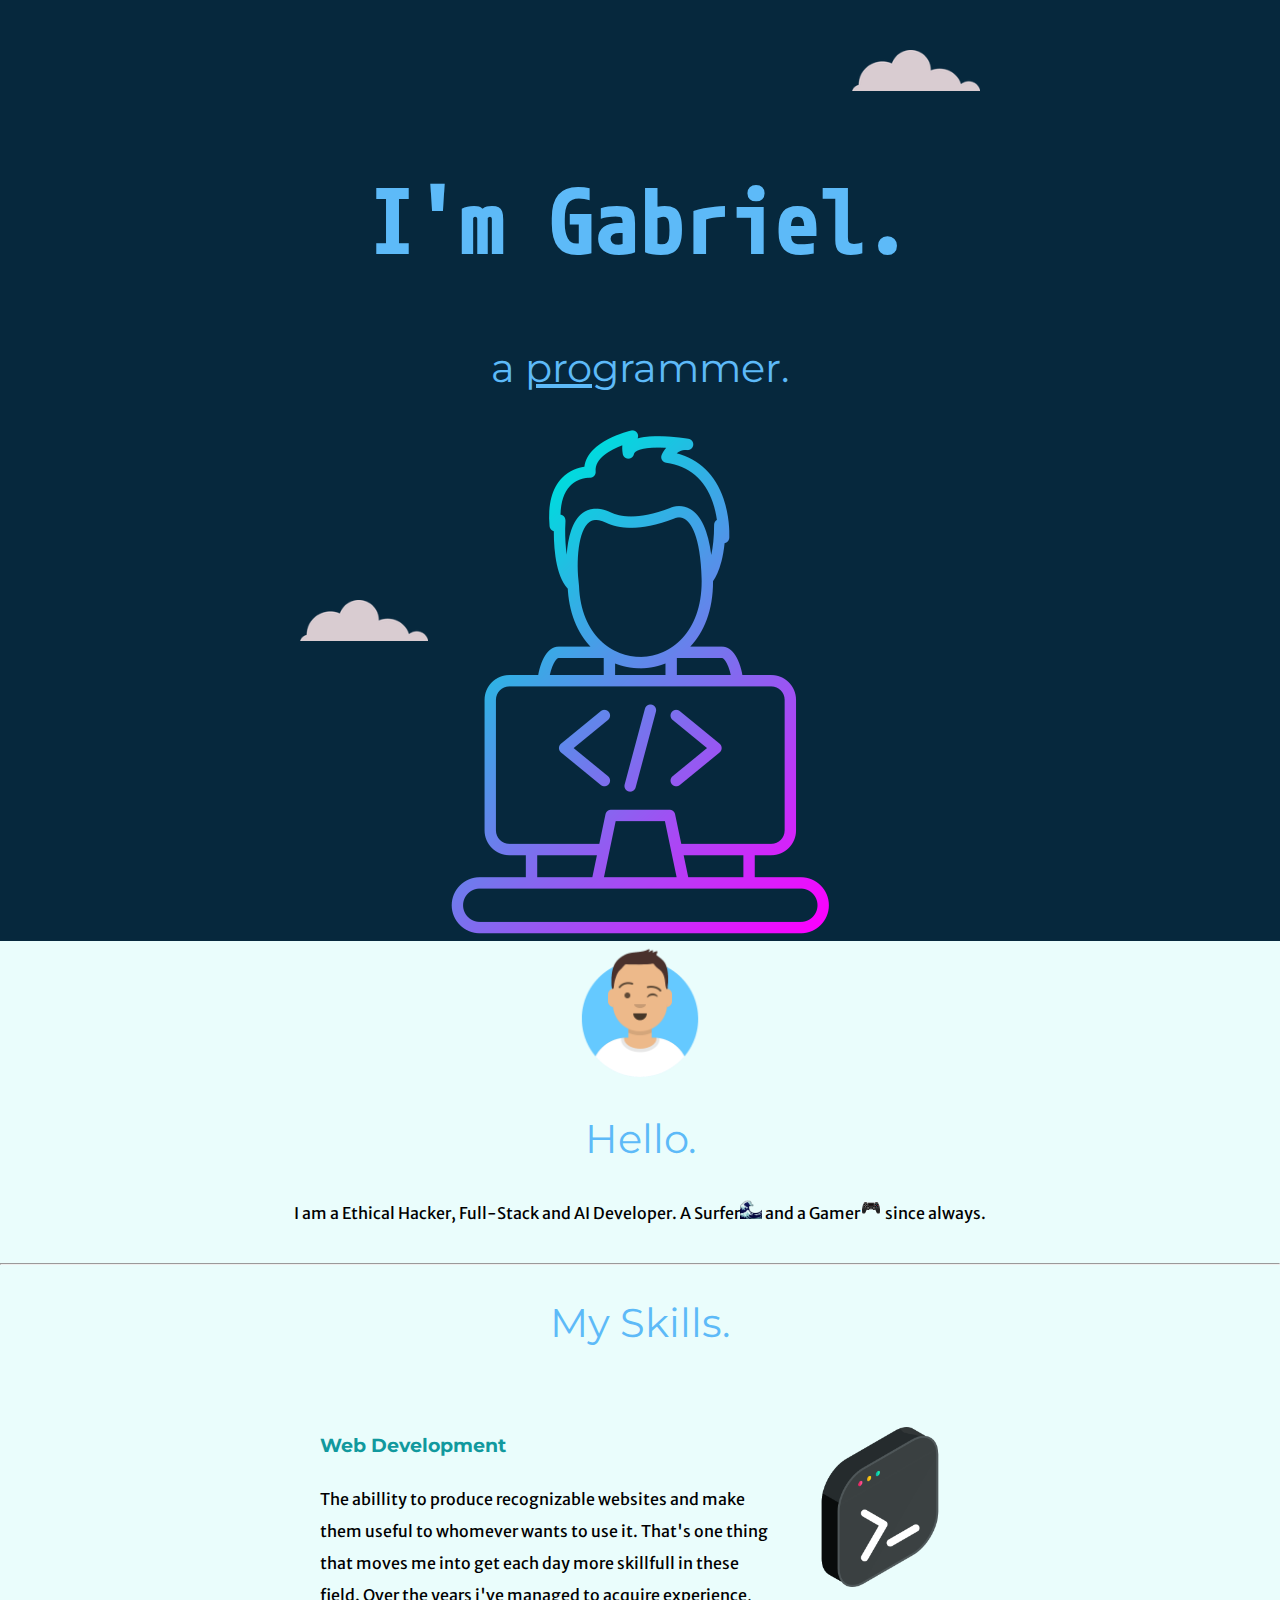
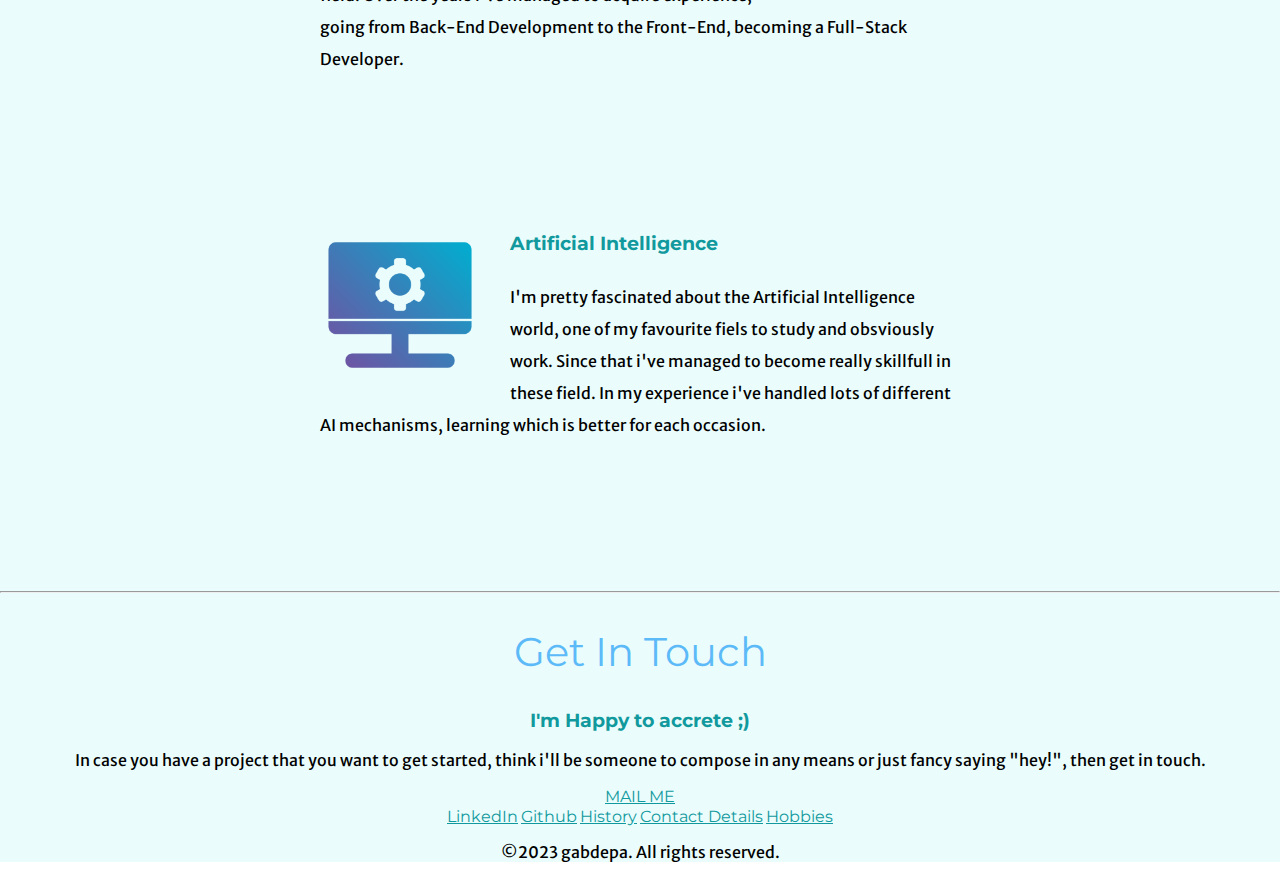
==== index.html @ 6f0d003d "Adjustments on task" ====
<!DOCTYPE html>
<html>

<head>
    <meta charset="utf-8" lang="en">
    <title>Gabriel De Paula</title>
    <link rel="stylesheet" href="./css/index/styles.css">
    <link rel="icon" href="./css/index/favicon.ico">
    <link rel="preconnect" href="https://fonts.googleapis.com">
    <link rel="preconnect" href="https://fonts.gstatic.com" crossorigin>
    <link
        href="https://fonts.googleapis.com/css2?family=M+PLUS+Code+Latin&family=Merriweather+Sans&family=Montserrat&display=swap"
        rel="stylesheet">
</head>

<body>
    <div class="top-container">
        <img class="top-cloud" src="./images/cloud.png" alt="Cloud Image">
        <h1>I'm Gabriel.</h1>
        <h2 id="description-paragraph">a <u>pro</u>grammer.</h2>
        <img class="bottom-cloud" src="./images/cloud.png" alt="Cloud Image">
        <img id="programmer-image" src="./images/programmer.png" alt="Mountain Image">
    </div>
    <div class="middle-container">
        <div class="profile">
            <img id="avatar-image" src="./images/grpp_avatar.png" alt="Gabriel's Image">
            <h2>Hello.</h2>
            <p id="presentation">I am a Ethical Hacker, Full-Stack and AI Developer. A Surfer<img id="wave-image" src="./images/wave.png"> and a Gamer<img id="control-image" src="./images/control.png"> since always.</p>
        </div>
        <hr>
        <div class="skills">
            <h2>My Skills.</h2>
            <div id="skill-row-1">
                <img id="coding-image" src="./images/coding.png" alt="">
                <h3>Web Development</h3>
                <p>The abillity to produce recognizable websites and make them useful to whomever wants to use it. That's one thing that moves me into get each day more skillfull in these field. Over the years i've managed to acquire experience, going from Back-End Development to the Front-End, becoming a Full-Stack Developer.</p>
            </div>
            <div id="skill-row-2">
                <img id="computer-image" src="./images/computer.png" alt="">
                <h3>Artificial Intelligence</h3>
                <p>I'm pretty fascinated about the Artificial Intelligence world, one of my favourite fiels to study and obsviously work. Since that i've managed to become really skillfull in these field. In my experience i've handled lots of different AI mechanisms, learning which is better for each occasion.</p>
            </div>
        </div>
        <hr>
        <div class="contact-me">
            <h2>Get In Touch</h2>
            <h3>I'm Happy to accrete ;)</h3>
            <p>In case you have a project that you want to get started, think i'll be someone to compose in any means or just fancy saying "hey!", then get in touch.</p>
            <a class="btn" href="mailto:gabriel-r-p-p@hotmail.com">MAIL ME</a>
        </div>
    </div>
    <div class="bottom-container">
        <a class="footer-link" href="https://www.linkedin.com/in/gabriel-razzolini-pires-de-paula-9a76a8199/">LinkedIn</a>
        <a class="footer-link" href="https://github.com/gabdepa">Github</a>
        <a class="footer-link" href="./history.html">History</a>
        <a class="footer-link" href="./contact.html">Contact Details</a>
        <a class="footer-link" href="./hobbies.html">Hobbies</a>
        <p>©2023 gabdepa. All rights reserved.</p>
    </div>
</body>

</html>
---- css/index/styles.css ----
/********************TAG SELECTORS**********************************/
body {
    margin: 0;
    text-align: center;
    font-family: 'Merriweather Sans', sans-serif;
}

h1 {
    color: #5dbaf8;
    font-size: 5.625rem; /*1em = 16px = 100% */
    line-height: 2;
    margin: 50px auto 0;
    font-family: 'M PLUS Code Latin', sans-serif;
}

h2 {
    color: #5dbaf8;
    font-family: 'Montserrat', sans-serif;
    font-weight: normal;
    font-size: 2.5rem;
}

h3 {
    color: #11999E;
    font-family: 'Montserrat', sans-serif;
}

a {
    color: #11999E;
    font-family: 'Montserrat', sans-serif;
}
/***********************CLASS SELECTORS***************************/
.top-cloud {
    position: absolute;
    right: 300px;
    top: 50px;
    width: 10%; /* Reduce the width of the image to 50% of its original size */
    height: auto;
}

.bottom-cloud {
    position: absolute;
    left: 300px;
    bottom: 300px;
    width: 10%; /* Reduce the width of the image to 50% of its original size */
    height: auto;
}

.top-container {
    background-color: #06283D;
    position: relative;
    padding-top: 80px;

}

.middle-container {
    background-color: #EAFDFC;
}

.bottom-container {
    background-color: #EAFDFC;
}


/***********************ID SELECTORS***************************/

#avatar-image {
    width: 10%; /* Reduce the width of the image to 50% of its original size */
    height: auto; /* Keep the aspect ratio of the image intact */      
}

#wave-image {
    display: inline-block;
    width: 3%; /* Reduce the width of the image to 50% of its original size */
    height: auto;
}

#control-image {
    display: inline-block;
    width: 3%; /* Reduce the width of the image to 50% of its original size */
    height: auto;
}

#skill-row-1 {
    width: 50%;
    margin: 80px auto 150px auto;
    text-align: left;
    line-height: 2;
}

#coding-image {
    width: 25%; /* Reduce the width of the image to 50% of its original size */
    float: right; 
    margin-left: 30px;
}

#skill-row-2 {
    width: 50%;
    margin: 100px auto 150px auto;
    text-align: left;
    line-height: 2;
}

#computer-image {
    width: 25%; /* Reduce the width of the image to 50% of its original size */
    float: left;
    margin-right: 30px;      
}

#presentation {
    display: inline-block;
    position: relative;
    bottom: 1rem;
}

#description-paragraph {
    font-size: 2.5rem;
}

#programmer-image {
    width: auto; /* Reduce the width of the image to 50% of its original size */
    height: 10%
}
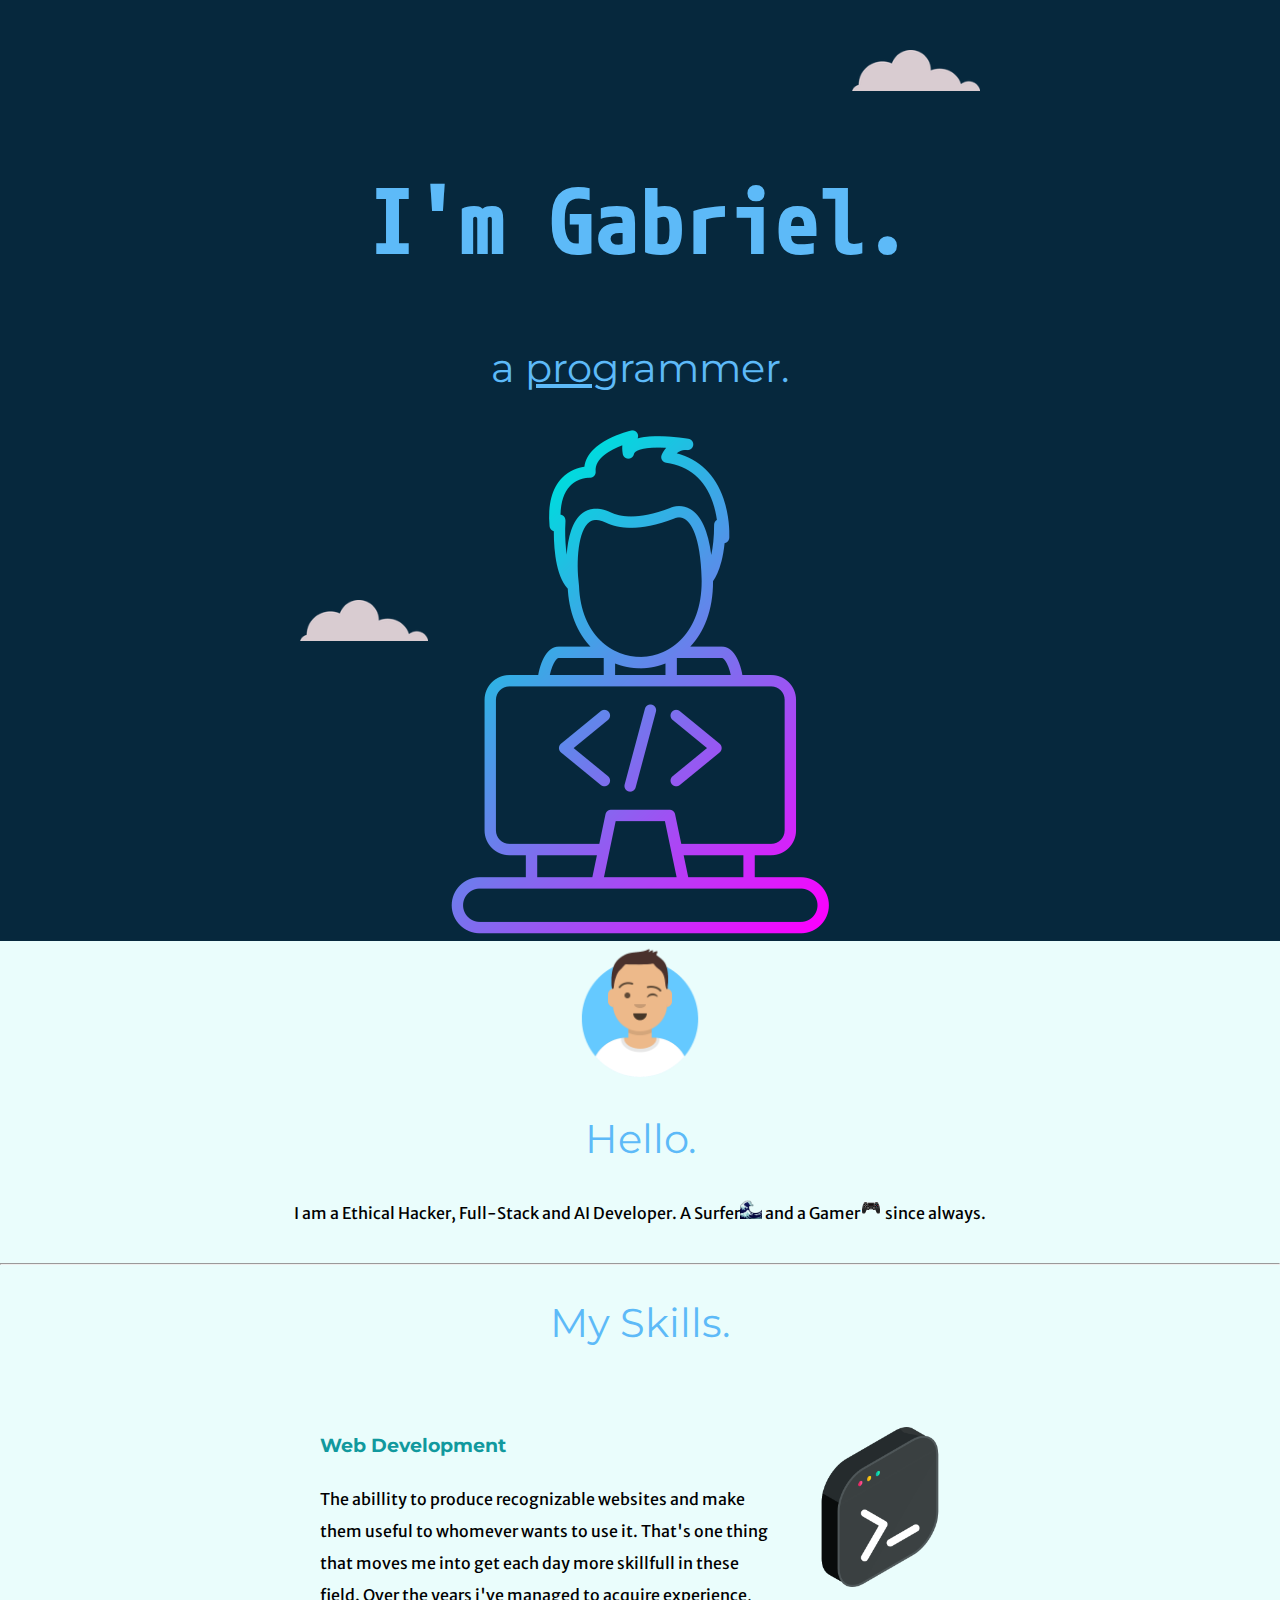
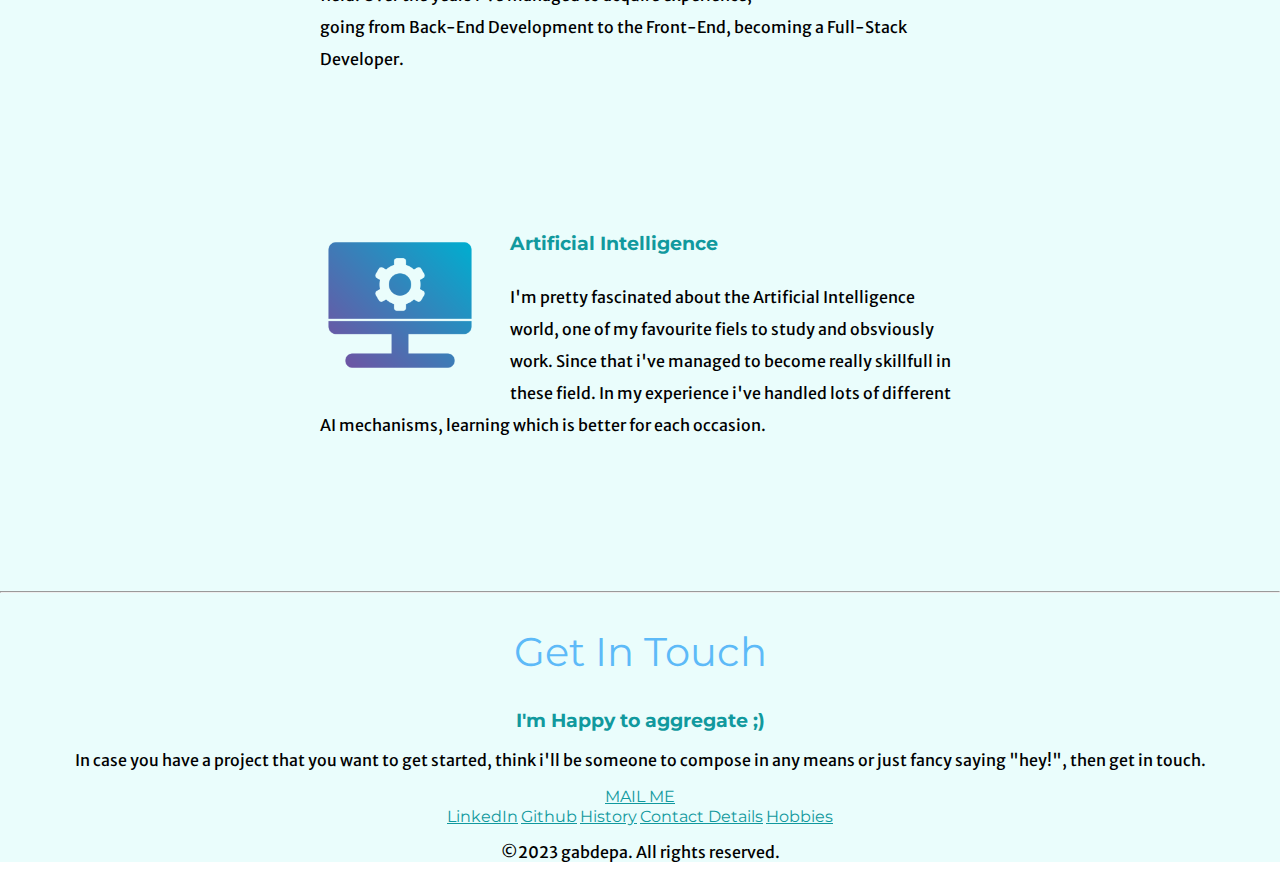
==== commit 4ae86c85: "Adjustments on text" ====
--- a/index.html
+++ b/index.html
@@ -44,7 +44,7 @@
         <hr>
         <div class="contact-me">
             <h2>Get In Touch</h2>
-            <h3>I'm Happy to accrete ;)</h3>
+            <h3>I'm Happy to aggregate ;)</h3>
             <p>In case you have a project that you want to get started, think i'll be someone to compose in any means or just fancy saying "hey!", then get in touch.</p>
             <a class="btn" href="mailto:gabriel-r-p-p@hotmail.com">MAIL ME</a>
         </div>
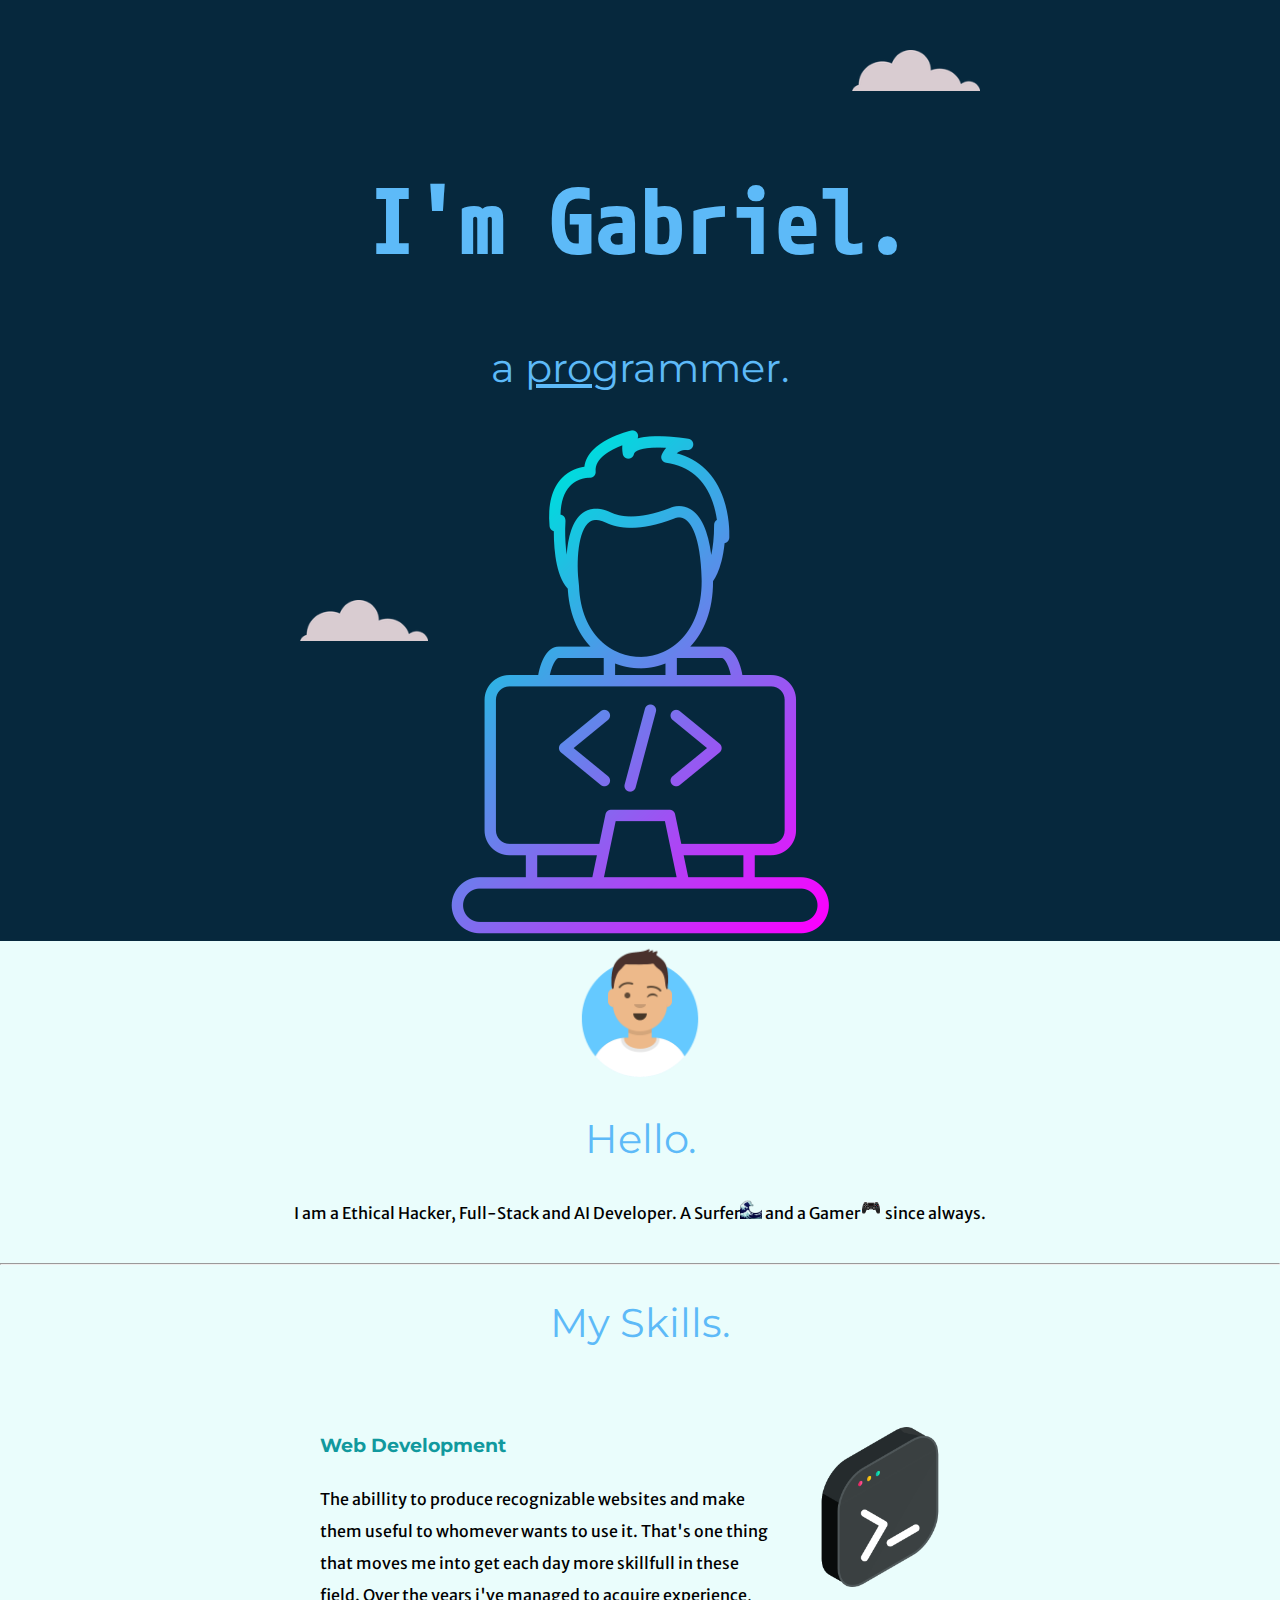
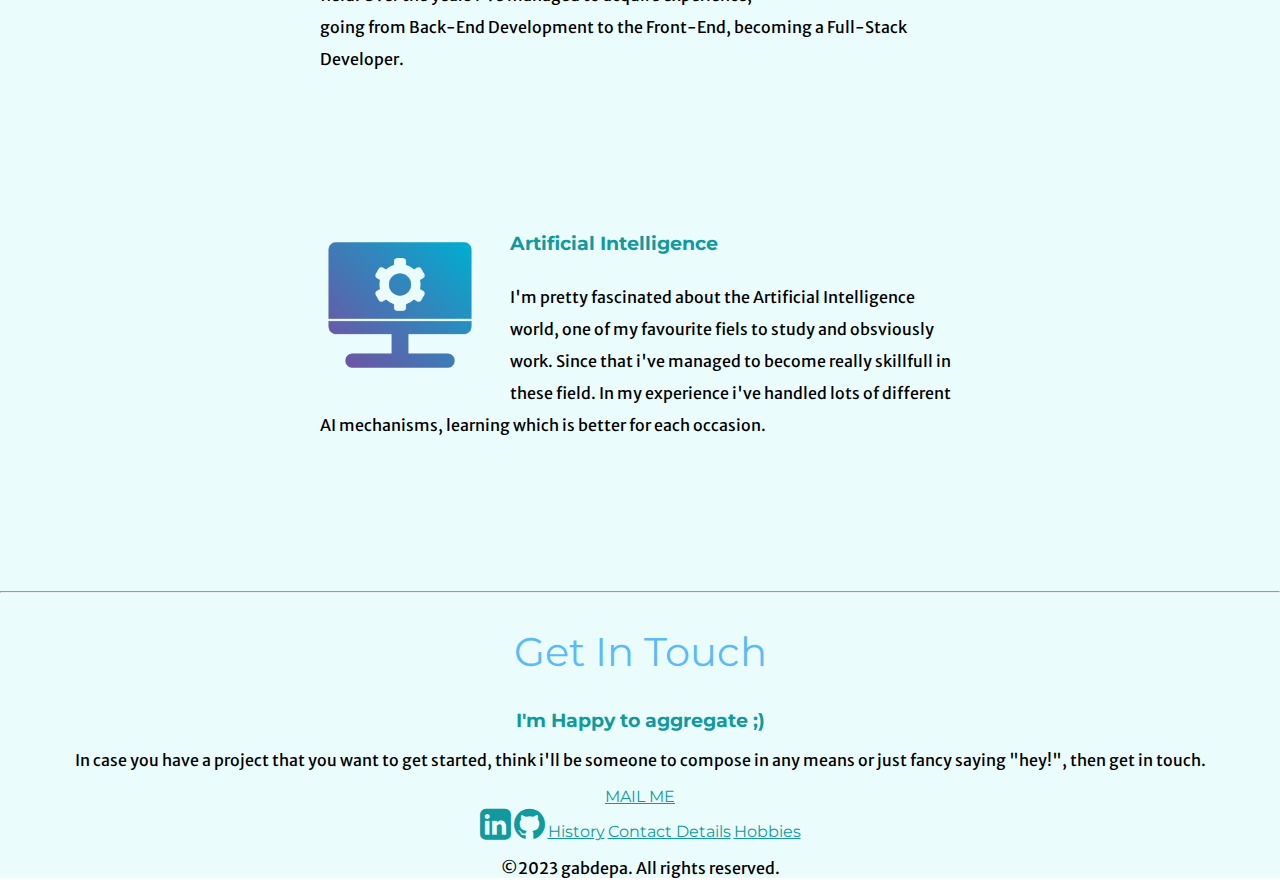
==== commit f5981bb6: "Adding Linkedin and Github Symbols" ====
--- a/index.html
+++ b/index.html
@@ -11,6 +11,7 @@
     <link
         href="https://fonts.googleapis.com/css2?family=M+PLUS+Code+Latin&family=Merriweather+Sans&family=Montserrat&display=swap"
         rel="stylesheet">
+        <link rel="stylesheet" href="https://cdnjs.cloudflare.com/ajax/libs/font-awesome/4.7.0/css/font-awesome.min.css">
 </head>
 
 <body>
@@ -50,8 +51,8 @@
         </div>
     </div>
     <div class="bottom-container">
-        <a class="footer-link" href="https://www.linkedin.com/in/gabriel-razzolini-pires-de-paula-9a76a8199/">LinkedIn</a>
-        <a class="footer-link" href="https://github.com/gabdepa">Github</a>
+        <a class="footer-link" href="https://www.linkedin.com/in/gabriel-razzolini-pires-de-paula-9a76a8199/"><i class="fa fa-linkedin-square" style="font-size:36px"></i></a>
+        <a class="footer-link" href="https://github.com/gabdepa"><i class="fa fa-github" style="font-size:36px"></i></a>
         <a class="footer-link" href="./history.html">History</a>
         <a class="footer-link" href="./contact.html">Contact Details</a>
         <a class="footer-link" href="./hobbies.html">Hobbies</a>
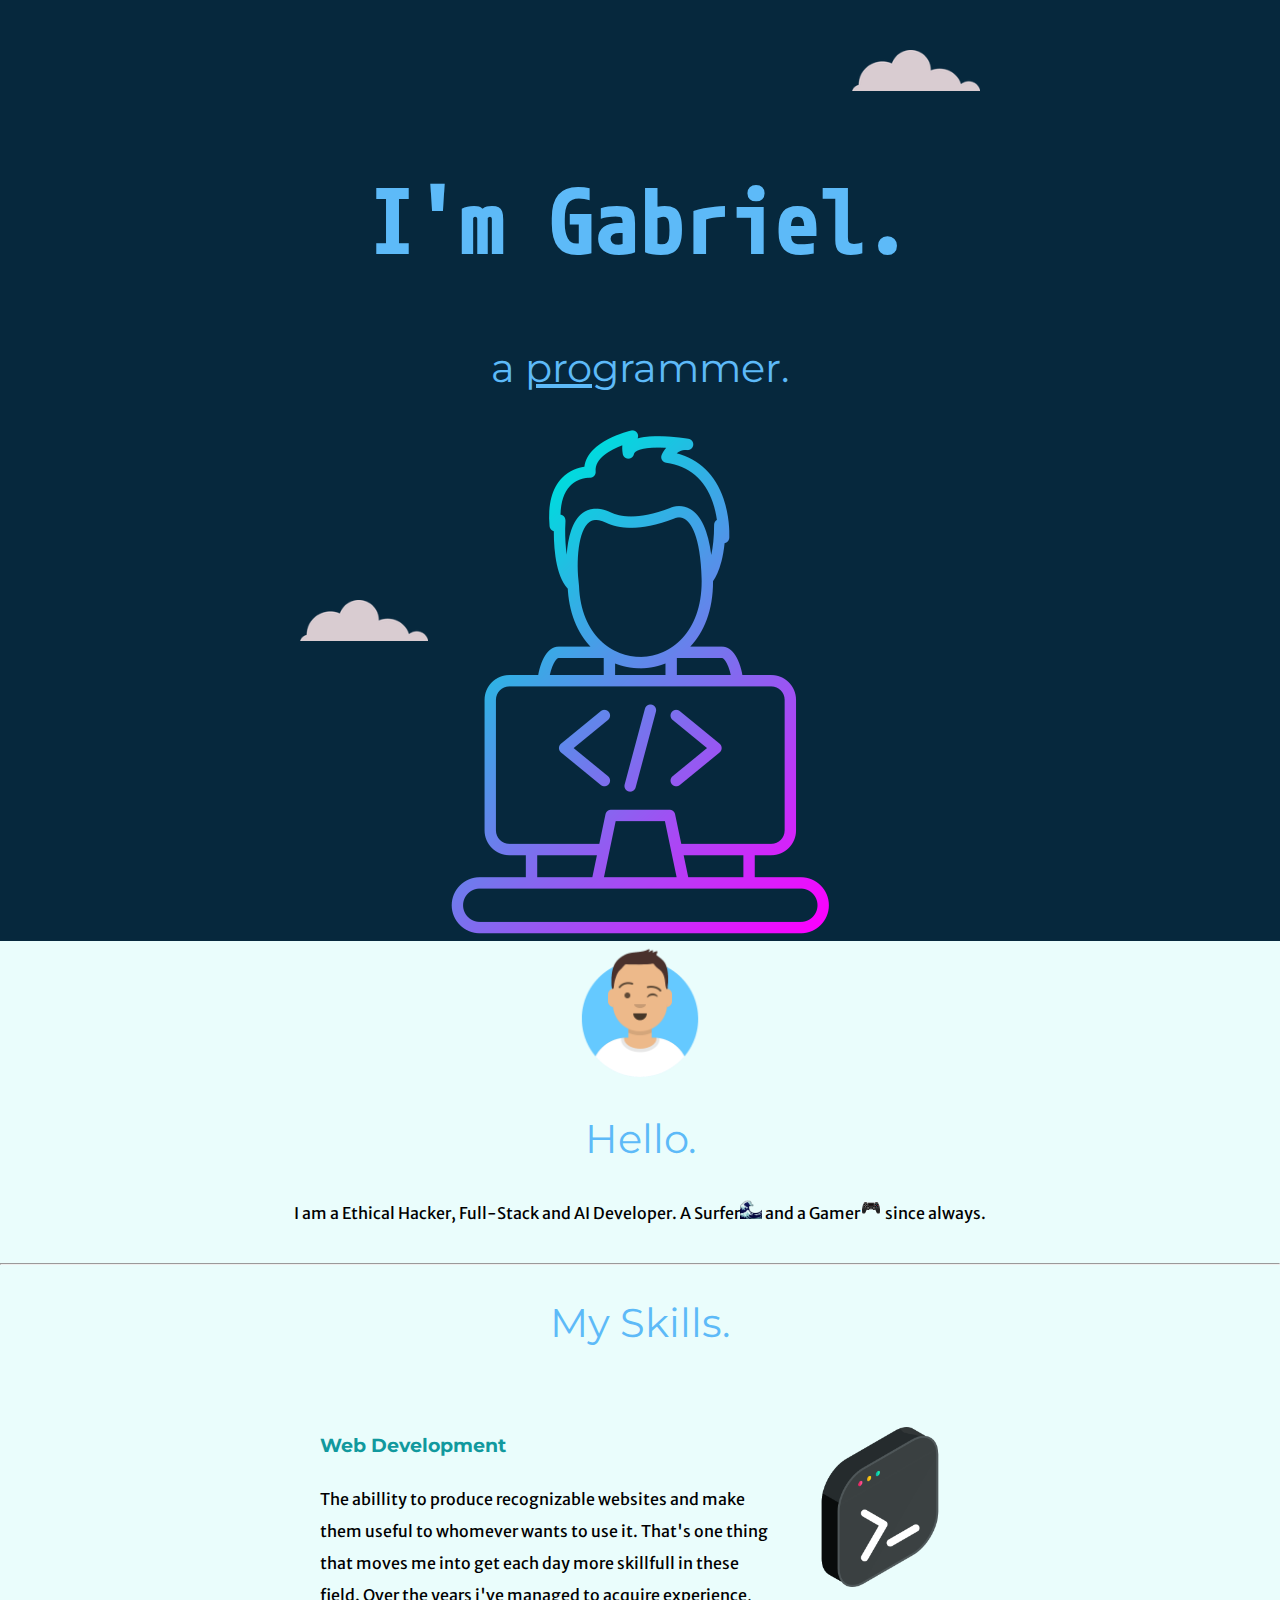
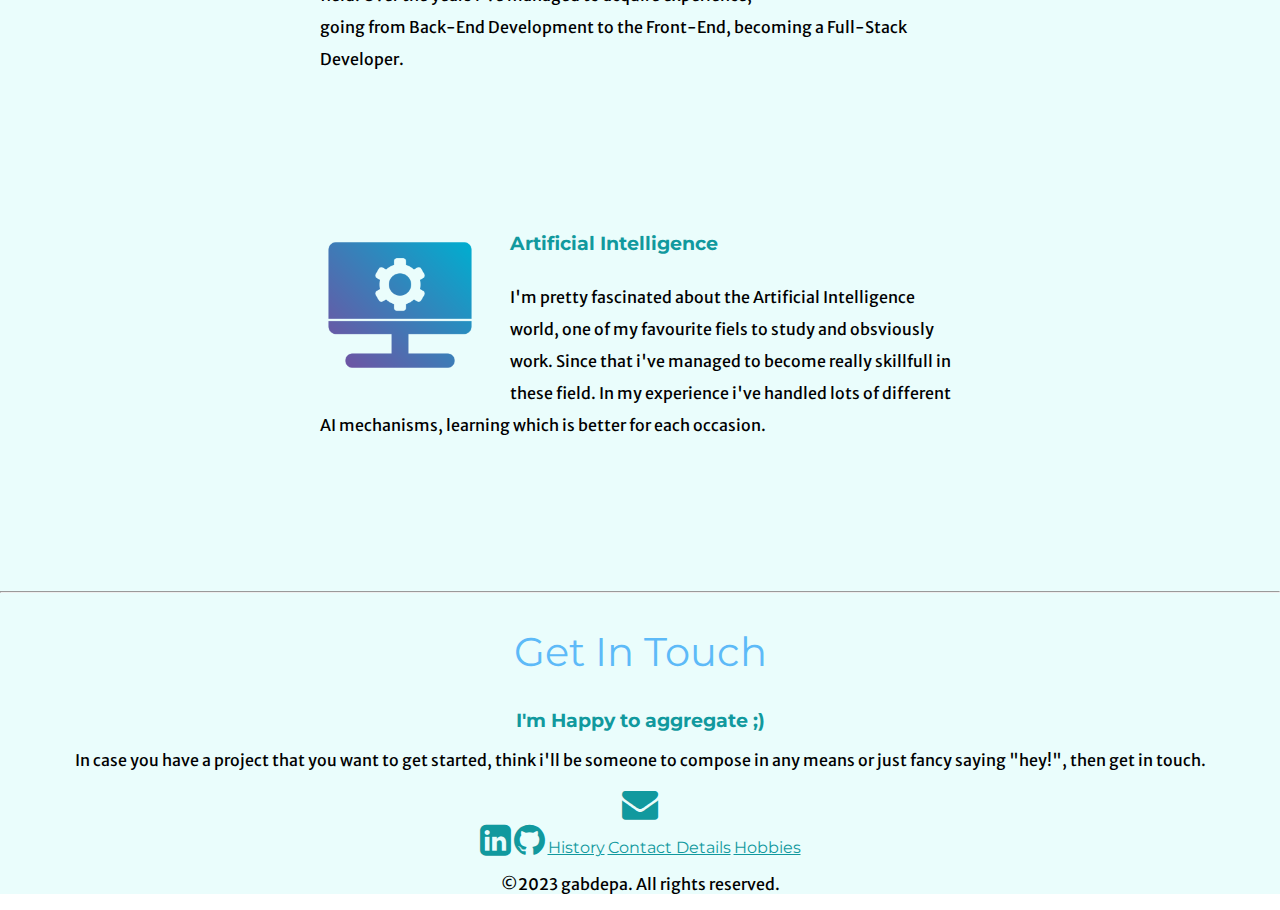
==== commit cb59f1f0: "Adding email symbol" ====
--- a/index.html
+++ b/index.html
@@ -8,10 +8,8 @@
     <link rel="icon" href="./css/index/favicon.ico">
     <link rel="preconnect" href="https://fonts.googleapis.com">
     <link rel="preconnect" href="https://fonts.gstatic.com" crossorigin>
-    <link
-        href="https://fonts.googleapis.com/css2?family=M+PLUS+Code+Latin&family=Merriweather+Sans&family=Montserrat&display=swap"
-        rel="stylesheet">
-        <link rel="stylesheet" href="https://cdnjs.cloudflare.com/ajax/libs/font-awesome/4.7.0/css/font-awesome.min.css">
+    <link href="https://fonts.googleapis.com/css2?family=M+PLUS+Code+Latin&family=Merriweather+Sans&family=Montserrat&display=swap" rel="stylesheet">
+    <link rel="stylesheet" href="https://cdnjs.cloudflare.com/ajax/libs/font-awesome/4.7.0/css/font-awesome.min.css">
 </head>
 
 <body>
@@ -47,7 +45,7 @@
             <h2>Get In Touch</h2>
             <h3>I'm Happy to aggregate ;)</h3>
             <p>In case you have a project that you want to get started, think i'll be someone to compose in any means or just fancy saying "hey!", then get in touch.</p>
-            <a class="btn" href="mailto:gabriel-r-p-p@hotmail.com">MAIL ME</a>
+            <a class="btn" href="mailto:gabriel-r-p-p@hotmail.com"><i class="fa fa-envelope" style="font-size:36px"></i></a>
         </div>
     </div>
     <div class="bottom-container">
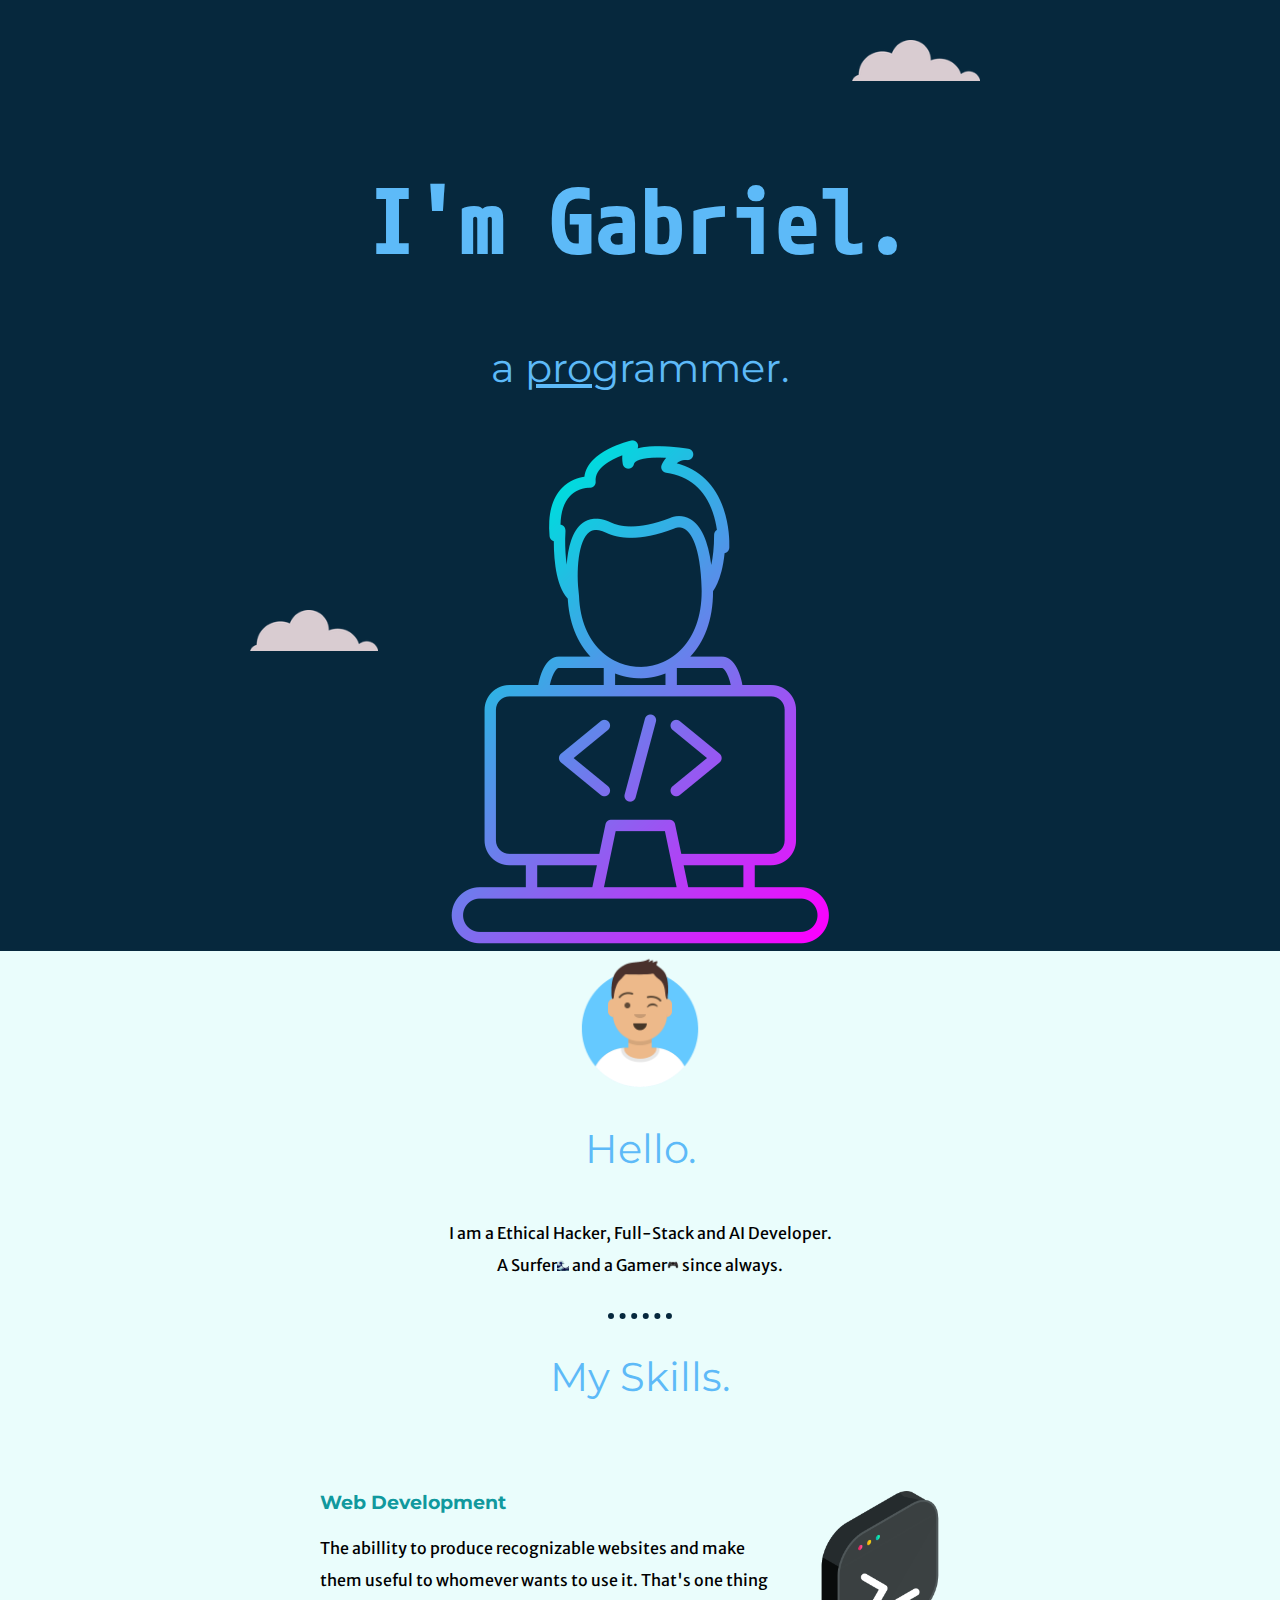
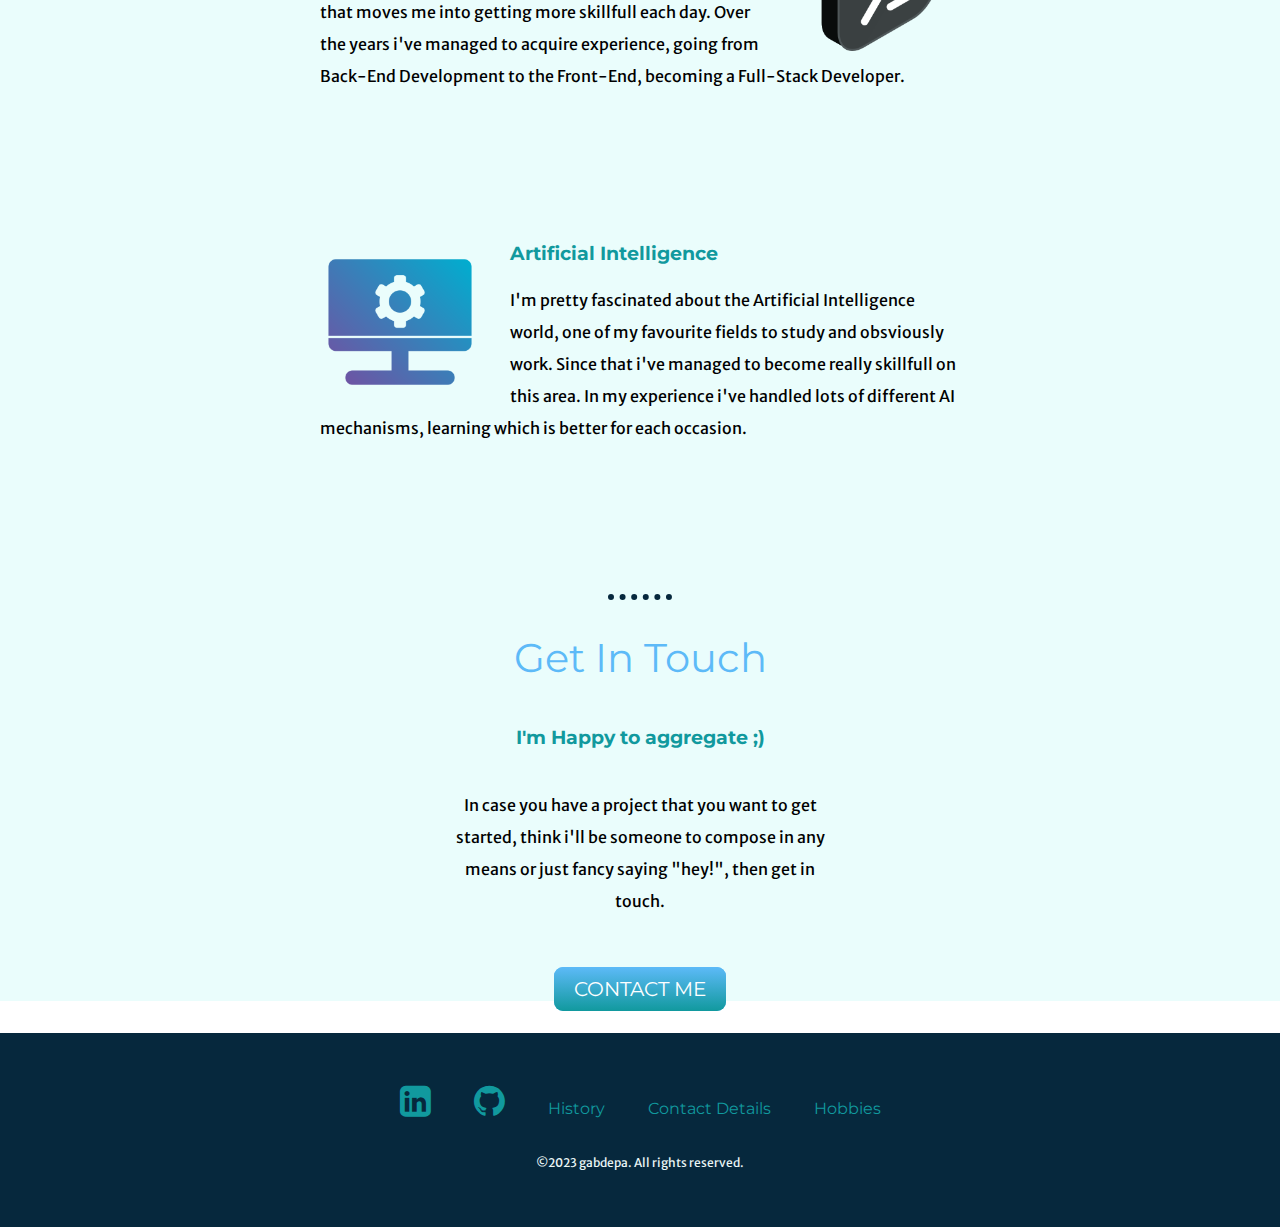
==== commit 9936ca8c: "Adjustments on CSS" ====
--- a/index.html
+++ b/index.html
@@ -32,20 +32,20 @@
             <div id="skill-row-1">
                 <img id="coding-image" src="./images/coding.png" alt="">
                 <h3>Web Development</h3>
-                <p>The abillity to produce recognizable websites and make them useful to whomever wants to use it. That's one thing that moves me into get each day more skillfull in these field. Over the years i've managed to acquire experience, going from Back-End Development to the Front-End, becoming a Full-Stack Developer.</p>
+                <p>The abillity to produce recognizable websites and make them useful to whomever wants to use it. That's one thing that moves me into getting more skillfull each day. Over the years i've managed to acquire experience, going from Back-End Development to the Front-End, becoming a Full-Stack Developer.</p>
             </div>
             <div id="skill-row-2">
                 <img id="computer-image" src="./images/computer.png" alt="">
                 <h3>Artificial Intelligence</h3>
-                <p>I'm pretty fascinated about the Artificial Intelligence world, one of my favourite fiels to study and obsviously work. Since that i've managed to become really skillfull in these field. In my experience i've handled lots of different AI mechanisms, learning which is better for each occasion.</p>
+                <p>I'm pretty fascinated about the Artificial Intelligence world, one of my favourite fields to study and obsviously work. Since that i've managed to become really skillfull on this area. In my experience i've handled lots of different AI mechanisms, learning which is better for each occasion.</p>
             </div>
         </div>
         <hr>
         <div class="contact-me">
             <h2>Get In Touch</h2>
             <h3>I'm Happy to aggregate ;)</h3>
-            <p>In case you have a project that you want to get started, think i'll be someone to compose in any means or just fancy saying "hey!", then get in touch.</p>
-            <a class="btn" href="mailto:gabriel-r-p-p@hotmail.com"><i class="fa fa-envelope" style="font-size:36px"></i></a>
+            <p id="contact-message">In case you have a project that you want to get started, think i'll be someone to compose in any means or just fancy saying "hey!", then get in touch.</p>
+            <a class="btn" href="mailto:gabriel-r-p-p@hotmail.com">CONTACT ME</a>
         </div>
     </div>
     <div class="bottom-container">
@@ -54,8 +54,7 @@
         <a class="footer-link" href="./history.html">History</a>
         <a class="footer-link" href="./contact.html">Contact Details</a>
         <a class="footer-link" href="./hobbies.html">Hobbies</a>
-        <p>©2023 gabdepa. All rights reserved.</p>
+        <p id = "footer-paragraph">©2023 gabdepa. All rights reserved.</p>
     </div>
 </body>
-
 </html>--- a/css/index/styles.css
+++ b/css/index/styles.css
@@ -18,6 +18,7 @@
     font-family: 'Montserrat', sans-serif;
     font-weight: normal;
     font-size: 2.5rem;
+    padding-bottom: 10px;
 }
 
 h3 {
@@ -25,22 +26,69 @@
     font-family: 'Montserrat', sans-serif;
 }
 
+p {
+    line-height: 2;
+}
+
+hr {
+    border-style: none;
+    border-top-style: dotted;
+    border-color: #06283D;
+    border-width: 6px;
+    width: 5%;
+    margin: 2rem auto 2rem auto;
+}
+
 a {
     color: #11999E;
     font-family: 'Montserrat', sans-serif;
+    margin: 10px 20px;
+    text-decoration: none;
 }
+
+a:hover {
+    color: #EAF6F6;
+}
+
+.btn {
+    background: #5dbaf8;
+    background-image: -webkit-linear-gradient(top, #5dbaf8, #11999E);
+    background-image: -moz-linear-gradient(top, #5dbaf8, #11999E);
+    background-image: -ms-linear-gradient(top, #5dbaf8, #11999E);
+    background-image: -o-linear-gradient(top, #5dbaf8, #11999E);
+    background-image: linear-gradient(to bottom, #5dbaf8, #11999E);
+    -webkit-border-radius: 9;
+    -moz-border-radius: 9;
+    border-radius: 9px;
+    font-family: 'Montserrat', sans-serif;
+    color: #ffffff;
+    font-size: 20px;
+    padding: 10px 20px 10px 20px;
+    text-decoration: none;
+  }
+  
+  .btn:hover {
+    background: #11999E;
+    background-image: -webkit-linear-gradient(top, #11999E, #10999e);
+    background-image: -moz-linear-gradient(top, #11999E, #10999e);
+    background-image: -ms-linear-gradient(top, #11999E, #10999e);
+    background-image: -o-linear-gradient(top, #11999E, #10999e);
+    background-image: linear-gradient(to bottom, #11999E, #10999e);
+    text-decoration: none;
+  }
+
 /***********************CLASS SELECTORS***************************/
 .top-cloud {
     position: absolute;
     right: 300px;
-    top: 50px;
+    top: 40px;
     width: 10%; /* Reduce the width of the image to 50% of its original size */
     height: auto;
 }
 
 .bottom-cloud {
     position: absolute;
-    left: 300px;
+    left: 250px;
     bottom: 300px;
     width: 10%; /* Reduce the width of the image to 50% of its original size */
     height: auto;
@@ -55,12 +103,18 @@
 
 .middle-container {
     background-color: #EAFDFC;
+    margin: auto auto 2rem auto;
 }
 
 .bottom-container {
-    background-color: #EAFDFC;
+    background-color: #06283D;
+    padding: 50px 0 20px 0;
 }
 
+#contact-message {
+    width: 40%;
+    margin: auto;
+}
 
 /***********************ID SELECTORS***************************/
 
@@ -85,7 +139,6 @@
     width: 50%;
     margin: 80px auto 150px auto;
     text-align: left;
-    line-height: 2;
 }
 
 #coding-image {
@@ -98,7 +151,6 @@
     width: 50%;
     margin: 100px auto 150px auto;
     text-align: left;
-    line-height: 2;
 }
 
 #computer-image {
@@ -108,9 +160,13 @@
 }
 
 #presentation {
-    display: inline-block;
-    position: relative;
-    bottom: 1rem;
+    width: 30%;
+    margin: auto;
+}
+
+#contact-message {
+    width: 30%;
+    margin: 40px auto 60px;
 }
 
 #description-paragraph {
@@ -120,4 +176,10 @@
 #programmer-image {
     width: auto; /* Reduce the width of the image to 50% of its original size */
     height: 10%
+}
+
+#footer-paragraph {
+    color: #EAF6F6;
+    font-size: 0.75rem;
+    padding: 20px 0;
 }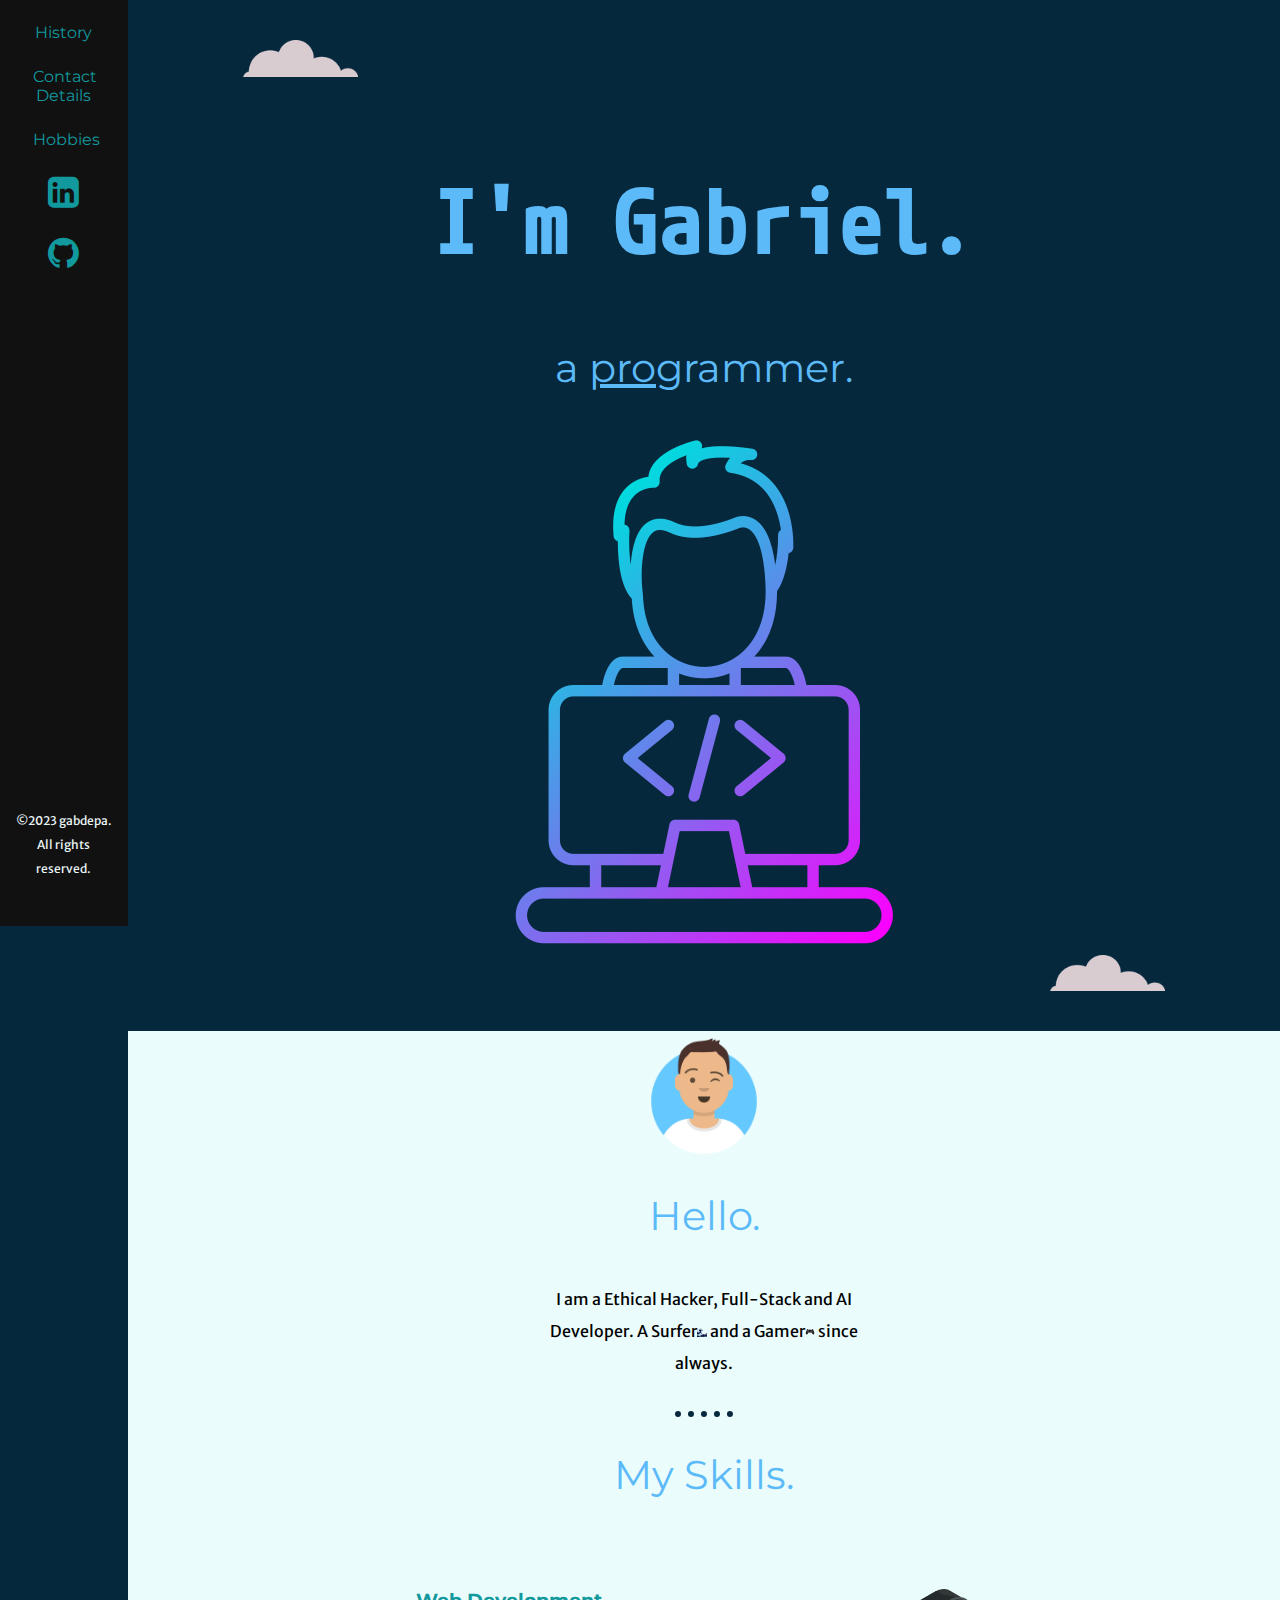
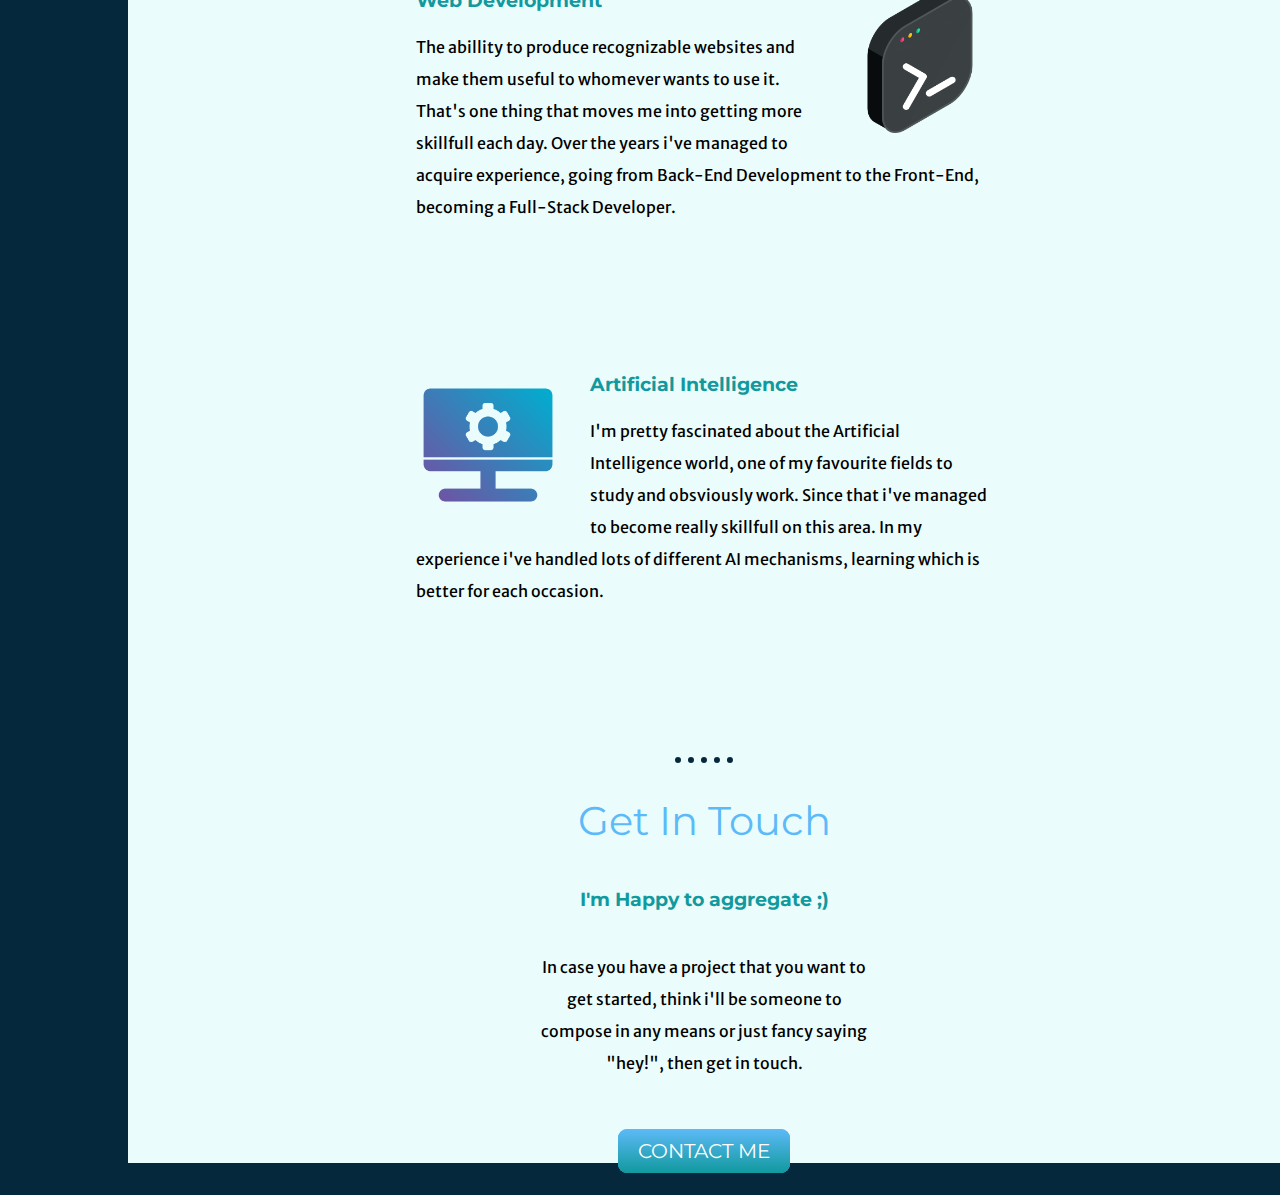
==== commit 1669d141: "Updating history" ====
--- a/index.html
+++ b/index.html
@@ -8,53 +8,74 @@
     <link rel="icon" href="./css/index/favicon.ico">
     <link rel="preconnect" href="https://fonts.googleapis.com">
     <link rel="preconnect" href="https://fonts.gstatic.com" crossorigin>
-    <link href="https://fonts.googleapis.com/css2?family=M+PLUS+Code+Latin&family=Merriweather+Sans&family=Montserrat&display=swap" rel="stylesheet">
+    <link
+        href="https://fonts.googleapis.com/css2?family=M+PLUS+Code+Latin&family=Merriweather+Sans&family=Montserrat&display=swap"
+        rel="stylesheet">
     <link rel="stylesheet" href="https://cdnjs.cloudflare.com/ajax/libs/font-awesome/4.7.0/css/font-awesome.min.css">
 </head>
 
 <body>
-    <div class="top-container">
-        <img class="top-cloud" src="./images/cloud.png" alt="Cloud Image">
-        <h1>I'm Gabriel.</h1>
-        <h2 id="description-paragraph">a <u>pro</u>grammer.</h2>
-        <img class="bottom-cloud" src="./images/cloud.png" alt="Cloud Image">
-        <img id="programmer-image" src="./images/programmer.png" alt="Mountain Image">
+    <!-- Barra lateral fixa -->
+    <div class="sidebar">
+        <a class="sidebar-link" href="./history.html">History</a>
+        <a class="sidebar-link" href="./contact.html">Contact Details</a>
+        <a class="sidebar-link" href="./hobbies.html">Hobbies</a>
+        <a class="sidebar-link" href="https://www.linkedin.com/in/gabriel-razzolini-pires-de-paula-9a76a8199/"
+            target="_blank">
+            <i class="fa fa-linkedin-square" style="font-size:36px"></i>
+        </a>
+        <a class="sidebar-link" href="https://github.com/gabdepa" target="_blank">
+            <i class="fa fa-github" style="font-size:36px"></i>
+        </a>
+        <p id="footer-paragraph">©2023 gabdepa. All rights reserved.</p>
     </div>
-    <div class="middle-container">
-        <div class="profile">
-            <img id="avatar-image" src="./images/grpp_avatar.png" alt="Gabriel's Image">
-            <h2>Hello.</h2>
-            <p id="presentation">I am a Ethical Hacker, Full-Stack and AI Developer. A Surfer<img id="wave-image" src="./images/wave.png"> and a Gamer<img id="control-image" src="./images/control.png"> since always.</p>
+    <!-- Conteúdo principal -->
+    <div class="main-content">
+        <div class="top-container">
+            <img class="top-cloud" src="./images/cloud.png" alt="Cloud Image">
+            <h1>I'm Gabriel.</h1>
+            <h2 id="description-paragraph">a <u>pro</u>grammer.</h2>
+            <img class="bottom-cloud" src="./images/cloud.png" alt="Cloud Image">
+            <img id="programmer-image" src="./images/programmer.png" alt="Mountain Image">
         </div>
-        <hr>
-        <div class="skills">
-            <h2>My Skills.</h2>
-            <div id="skill-row-1">
-                <img id="coding-image" src="./images/coding.png" alt="">
-                <h3>Web Development</h3>
-                <p>The abillity to produce recognizable websites and make them useful to whomever wants to use it. That's one thing that moves me into getting more skillfull each day. Over the years i've managed to acquire experience, going from Back-End Development to the Front-End, becoming a Full-Stack Developer.</p>
+        <div class="middle-container">
+            <div class="profile">
+                <img id="avatar-image" src="./images/grpp_avatar.png" alt="Gabriel's Image">
+                <h2>Hello.</h2>
+                <p id="presentation">I am a Ethical Hacker, Full-Stack and AI Developer. A Surfer<img id="wave-image"
+                        src="./images/wave.png"> and a Gamer<img id="control-image" src="./images/control.png"> since
+                    always.</p>
             </div>
-            <div id="skill-row-2">
-                <img id="computer-image" src="./images/computer.png" alt="">
-                <h3>Artificial Intelligence</h3>
-                <p>I'm pretty fascinated about the Artificial Intelligence world, one of my favourite fields to study and obsviously work. Since that i've managed to become really skillfull on this area. In my experience i've handled lots of different AI mechanisms, learning which is better for each occasion.</p>
+            <hr>
+            <div class="skills">
+                <h2>My Skills.</h2>
+                <div id="skill-row-1">
+                    <img id="coding-image" src="./images/coding.png" alt="">
+                    <h3>Web Development</h3>
+                    <p>The abillity to produce recognizable websites and make them useful to whomever wants to use it.
+                        That's one thing that moves me into getting more skillfull each day. Over the years i've managed
+                        to acquire experience, going from Back-End Development to the Front-End, becoming a Full-Stack
+                        Developer.</p>
+                </div>
+                <div id="skill-row-2">
+                    <img id="computer-image" src="./images/computer.png" alt="">
+                    <h3>Artificial Intelligence</h3>
+                    <p>I'm pretty fascinated about the Artificial Intelligence world, one of my favourite fields to
+                        study and obsviously work. Since that i've managed to become really skillfull on this area. In
+                        my experience i've handled lots of different AI mechanisms, learning which is better for each
+                        occasion.</p>
+                </div>
+            </div>
+            <hr>
+            <div class="contact-me">
+                <h2>Get In Touch</h2>
+                <h3>I'm Happy to aggregate ;)</h3>
+                <p id="contact-message">In case you have a project that you want to get started, think i'll be someone
+                    to compose in any means or just fancy saying "hey!", then get in touch.</p>
+                <a class="btn" href="mailto:gabriel-r-p-p@hotmail.com">CONTACT ME</a>
             </div>
         </div>
-        <hr>
-        <div class="contact-me">
-            <h2>Get In Touch</h2>
-            <h3>I'm Happy to aggregate ;)</h3>
-            <p id="contact-message">In case you have a project that you want to get started, think i'll be someone to compose in any means or just fancy saying "hey!", then get in touch.</p>
-            <a class="btn" href="mailto:gabriel-r-p-p@hotmail.com">CONTACT ME</a>
-        </div>
-    </div>
-    <div class="bottom-container">
-        <a class="footer-link" href="https://www.linkedin.com/in/gabriel-razzolini-pires-de-paula-9a76a8199/"><i class="fa fa-linkedin-square" style="font-size:36px"></i></a>
-        <a class="footer-link" href="https://github.com/gabdepa"><i class="fa fa-github" style="font-size:36px"></i></a>
-        <a class="footer-link" href="./history.html">History</a>
-        <a class="footer-link" href="./contact.html">Contact Details</a>
-        <a class="footer-link" href="./hobbies.html">Hobbies</a>
-        <p id = "footer-paragraph">©2023 gabdepa. All rights reserved.</p>
     </div>
 </body>
+
 </html>--- a/css/index/styles.css
+++ b/css/index/styles.css
@@ -1,13 +1,15 @@
 /********************TAG SELECTORS**********************************/
 body {
     margin: 0;
+    background-color: #06283D;
     text-align: center;
     font-family: 'Merriweather Sans', sans-serif;
 }
 
 h1 {
     color: #5dbaf8;
-    font-size: 5.625rem; /*1em = 16px = 100% */
+    font-size: 5.625rem;
+    /*1em = 16px = 100% */
     line-height: 2;
     margin: 50px auto 0;
     font-family: 'M PLUS Code Latin', sans-serif;
@@ -65,9 +67,9 @@
     font-size: 20px;
     padding: 10px 20px 10px 20px;
     text-decoration: none;
-  }
-  
-  .btn:hover {
+}
+
+.btn:hover {
     background: #11999E;
     background-image: -webkit-linear-gradient(top, #11999E, #10999e);
     background-image: -moz-linear-gradient(top, #11999E, #10999e);
@@ -75,30 +77,51 @@
     background-image: -o-linear-gradient(top, #11999E, #10999e);
     background-image: linear-gradient(to bottom, #11999E, #10999e);
     text-decoration: none;
-  }
+}
 
 /***********************CLASS SELECTORS***************************/
-.top-cloud {
-    position: absolute;
-    right: 300px;
-    top: 40px;
-    width: 10%; /* Reduce the width of the image to 50% of its original size */
-    height: auto;
-}
-
-.bottom-cloud {
-    position: absolute;
-    left: 250px;
-    bottom: 300px;
-    width: 10%; /* Reduce the width of the image to 50% of its original size */
-    height: auto;
+.sidebar { /* Barra lateral fixa */
+    position: fixed;
+    left: 0;
+    top: 0;
+    width: 8%;
+    height: 100vh;
+    background-color: #111;
+    z-index: 9999; /* Fica acima de outros elementos */
+    padding: 1%;
+    display: flex;
+    flex-direction: column;
+}
+
+.sidebar-link { /* Links dentro da barra lateral */
+    display: block;
+    text-decoration: none;
+    margin-bottom: 15px;
+    font-size: 1rem;    
+    transition: background-color 0.2s;
+}
+
+.sidebar-link i {
+    font-size: 1.5rem; /* Ajuste do tamanho do ícone (ex: 24px) */
+}
+
+.sidebar-link:hover {
+    color: #EAF6F6;
+}
+
+.main-content {
+    margin-left: 10%;
+    padding: 0;
 }
 
 .top-container {
-    background-color: #06283D;
-    position: relative;
-    padding-top: 80px;
-
+    background-color: #06283D; /* Mesma cor do fundo */
+    width: 100%;
+    margin: 0;
+    padding: 80px 0;
+    text-align: center;
+    position: relative; /* Para as nuvens absolutas ficarem limitadas a esse container */
+    overflow: hidden;
 }
 
 .middle-container {
@@ -106,9 +129,20 @@
     margin: auto auto 2rem auto;
 }
 
-.bottom-container {
-    background-color: #06283D;
-    padding: 50px 0 20px 0;
+.top-cloud {
+    position: absolute;
+    left: 10%;
+    top: 40px;
+    width: 10%;
+    height: auto;
+}
+
+.bottom-cloud {
+    position: absolute;
+    right: 10%;
+    bottom: 40px;
+    width: 10%;
+    height: auto;
 }
 
 #contact-message {
@@ -117,21 +151,24 @@
 }
 
 /***********************ID SELECTORS***************************/
-
 #avatar-image {
-    width: 10%; /* Reduce the width of the image to 50% of its original size */
-    height: auto; /* Keep the aspect ratio of the image intact */      
+    width: 10%;
+    /* Reduce the width of the image to 50% of its original size */
+    height: auto;
+    /* Keep the aspect ratio of the image intact */
 }
 
 #wave-image {
     display: inline-block;
-    width: 3%; /* Reduce the width of the image to 50% of its original size */
+    width: 3%;
+    /* Reduce the width of the image to 50% of its original size */
     height: auto;
 }
 
 #control-image {
     display: inline-block;
-    width: 3%; /* Reduce the width of the image to 50% of its original size */
+    width: 3%;
+    /* Reduce the width of the image to 50% of its original size */
     height: auto;
 }
 
@@ -142,8 +179,9 @@
 }
 
 #coding-image {
-    width: 25%; /* Reduce the width of the image to 50% of its original size */
-    float: right; 
+    width: 25%;
+    /* Reduce the width of the image to 50% of its original size */
+    float: right;
     margin-left: 30px;
 }
 
@@ -154,9 +192,10 @@
 }
 
 #computer-image {
-    width: 25%; /* Reduce the width of the image to 50% of its original size */
+    width: 25%;
+    /* Reduce the width of the image to 50% of its original size */
     float: left;
-    margin-right: 30px;      
+    margin-right: 30px;
 }
 
 #presentation {
@@ -174,12 +213,15 @@
 }
 
 #programmer-image {
-    width: auto; /* Reduce the width of the image to 50% of its original size */
+    width: auto;
+    /* Reduce the width of the image to 50% of its original size */
     height: 10%
 }
 
 #footer-paragraph {
+    margin-top: auto;
+    padding: 20px 0; /* "Empurra" o texto para o final da barra */
+    font-size: 0.75rem;
     color: #EAF6F6;
-    font-size: 0.75rem;
-    padding: 20px 0;
+    text-align: center;
 }